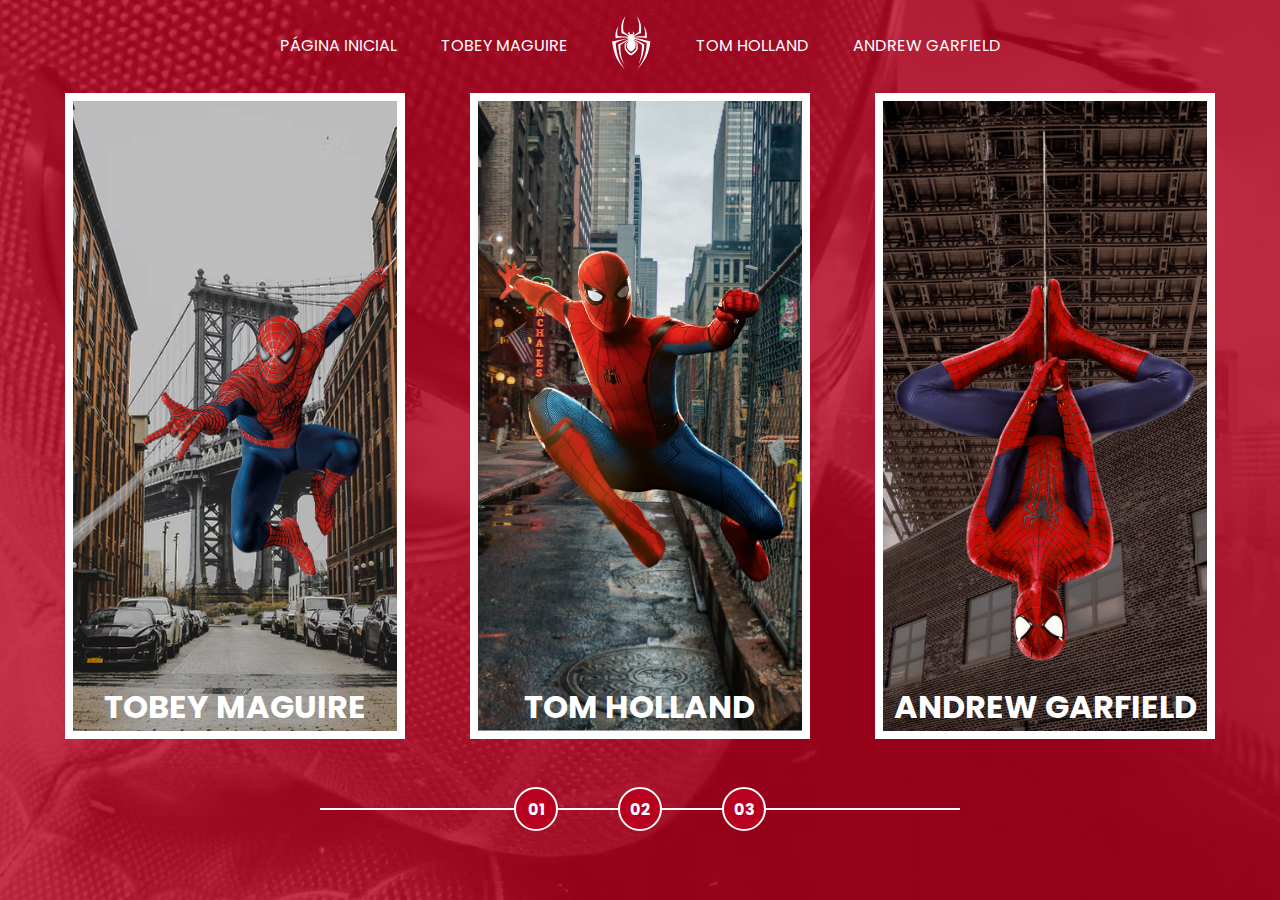
==== index.html @ e909704d "Criação do Multiverso" ====
<!DOCTYPE html>
<html lang="en">
<head>
  <meta charset="UTF-8">
  <meta http-equiv="X-UA-Compatible" content="IE=edge">
  <meta name="viewport" content="width=device-width, initial-scale=1.0">
  <link href="[data-uri]" rel="icon" type="image/x-icon" />

  <script src="/assets/scripts/card-hover-animation.js"></script>

  <link rel="stylesheet" href="/assets/css/home-page-styles.css">

  <title>Spider Man | Multiversos</title>
</head>
<body>
  <nav class="s-menu">
    <ul>
      <li class="s-menu__item">
        <a href="/">Página Inicial</a>
      </li>
      <li class="s-menu__item">
        <a href="pages/tobey-maguire/spiderman1.html">Tobey Maguire</a>
      </li>
      <li class="s-menu__item s-menu__icon">
        <img src="assets/images/icons/spider.svg" alt="Spider-Man Multiverse">
      </li>
      <li class="s-menu__item">
        <a href="pages/tom-holland/spiderman1.html">Tom Holland</a>
      </li>
      <li class="s-menu__item">
        <a href="pages/andrew-garfield/spiderman1.html">Andrew Garfield</a>
      </li>
    </ul>
  </nav>
  <div class="s-container">
    <a href="" class="s-card" id="spider-man-01">
      <img class="s-card__background" src="assets/images/pic-sm-bg-01.jpg" alt="">
      <img class="s-card__image" src="assets/images/spider-man-01.png" alt="Tobey Maguire">
      <h2 class="s-card__title">Tobey Maguire</h2>
    </a>
    <a href="" class="s-card" id="spider-man-02">
      <img class="s-card__background" src="assets/images/pic-sm-bg-02.jpg" alt="">
      <img class="s-card__image" src="assets/images/spider-man-02.png" alt="Tom Holland">
      <h2 class="s-card__title">Tom Holland</h2>
    </a>
    <a href="" class="s-card" id="spider-man-03">
      <img class="s-card__background" src="assets/images/pic-sm-bg-03.jpg" alt="">
      <img  class="s-card__image" src="assets/images/spider-man-03.png" alt="Andrew Garfield">
      <h2 class="s-card__title">Andrew Garfield</h2>
    </a>
  </div>

  <div class="s-controller">

    <div class="s-controller__button">
      01
    </div>
    <div class="s-controller__button">
      02
    </div>
    <div class="s-controller__button">
      03
    </div>

    <div class="s-controller__line">
      
    </div>

  </div>

</body>
</html>
---- assets/css/home-page-styles.css ----
@import url('/assets/css/reset.css');
@import url('/assets/css/global.css');

body {
  background-color: var(--primary-color);
}

body::before {
  content: "";
  background-image: url('/assets/images/spider-man-background.jpg');
  background-repeat: no-repeat;
  background-position: center;
  background-size: cover;
  width: 100%;
  height: 100%;
  position: absolute;
  opacity: 0.2;
  transition: background-image 1s ease-in-out, opacity 1s ease-in-out;
}

.s-menu {
  padding: 1rem 0;
  width: 100%;
  text-align: center;
  position: relative;
}

.s-menu__item {
  display: inline-block;
  text-transform: uppercase;
  margin: 0 1.25rem;
}

.s-menu__icon {
  width: 2.5rem;
  margin: 0 1.25rem;
  vertical-align: middle;
}

.s-container {
  position: relative;
  display: flex;
  align-items: center;
  justify-content: space-evenly;
}

.s-card {
  border: 0.5rem solid white;
  width: calc(100% /3 - 8%);
  height: 70vh;
  position: relative;
  transition: filter 0.5s ease-in-out;
}

.s-card__background {
  width: 100%;
  height: 100%;
  object-fit: cover;
  position: absolute;
  opacity: 1;
  transition: opacity 1s ease-in-out;
}

.s-card__image {
  width: 100%;
  height: 100%;
  object-fit: contain;
  position: relative;
  transition: 1s ease-in-out;
}

.s-card__title {
  font-size: 2rem;
  text-transform: uppercase;
  text-align: center;
  position: absolute;
  width: 100%;
  bottom: 0;
  transition: bottom 1s ease-in-out;
}

.s-controller {
  position: relative;
  display: flex;
  justify-content: center;
  align-items: center;
  margin-top: 3rem;
}

.s-controller__button {
  display: flex;
  align-items: center;
  justify-content: center;
  width: 2.5rem;
  height: 2.5rem;
  border: 2px solid white;
  border-radius: 50%;
  background-color: var(--primary-color);
  text-align: center;
  font-size: 1rem;
  font-weight: bold;
  cursor: pointer;
  z-index: 1;
  transition: transform 0.2s ease-in-out;
}

.s-controller__button:hover {
  transform: scale(1.2);
}

.s-controller__button:nth-child(2) {
  margin: 0 3.75rem;
}

.s-controller__line {
  background-color: white;
  width: 50%;
  height: 2px;
  position: absolute;
}

/* Hover Animation */

.s-card--hovered .s-card__background {
  cursor: pointer;
  opacity: 0;
}

.s-card--hovered .s-card__image {
  transform: scale(1.4);
  filter: drop-shadow(30px 10px 4px rgba(0, 0, 0, .5));
}

body#spider-man-01-hovered::before {
  background-image: url('/assets/images/pic-sm-bg-01.jpg');
}

body#spider-man-02-hovered::before {
  background-image: url('/assets/images/pic-sm-bg-02.jpg');
}

body#spider-man-03-hovered::before {
  background-image: url('/assets/images/pic-sm-bg-03.jpg');
}

/* pega um atributo especifico do Body */
body[id^="spider-man-"]::before {
  opacity: 1;
}

body[id^="spider-man-"] .s-card:not(.s-card--hovered) {
  filter: grayscale(100%);
}

.s-card--hovered .s-card__title {
  bottom: 50%;
}
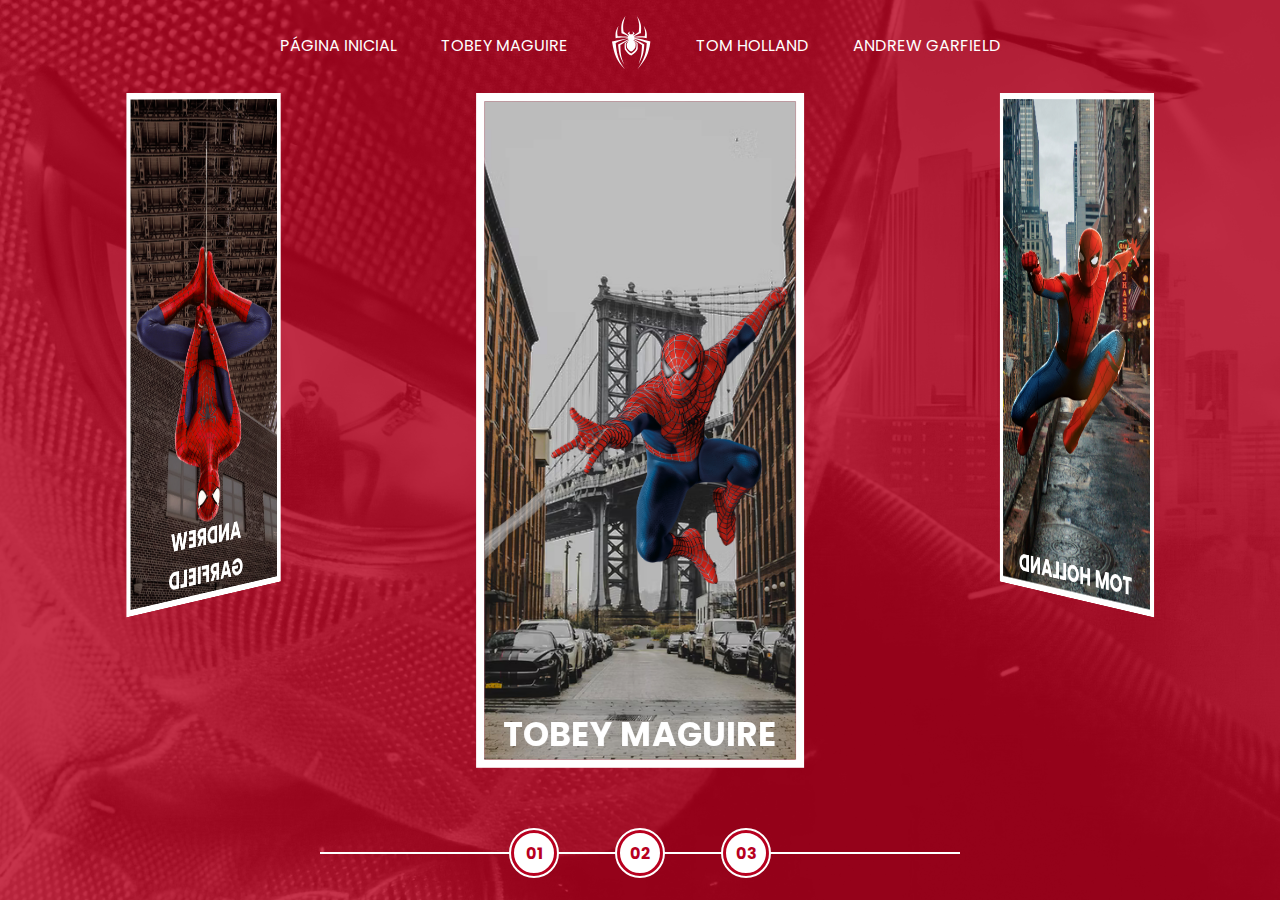
==== commit fb5d4b91: "Criação Carrosel" ====
--- a/index.html
+++ b/index.html
@@ -6,7 +6,7 @@
   <meta name="viewport" content="width=device-width, initial-scale=1.0">
   <link href="[data-uri]" rel="icon" type="image/x-icon" />
 
-  <script src="/assets/scripts/card-hover-animation.js"></script>
+  <script src="/assets/scripts/script.js"></script>
 
   <link rel="stylesheet" href="/assets/css/home-page-styles.css">
 
@@ -33,32 +33,34 @@
     </ul>
   </nav>
   <div class="s-container">
-    <a href="" class="s-card" id="spider-man-01">
-      <img class="s-card__background" src="assets/images/pic-sm-bg-01.jpg" alt="">
-      <img class="s-card__image" src="assets/images/spider-man-01.png" alt="Tobey Maguire">
-      <h2 class="s-card__title">Tobey Maguire</h2>
-    </a>
-    <a href="" class="s-card" id="spider-man-02">
-      <img class="s-card__background" src="assets/images/pic-sm-bg-02.jpg" alt="">
-      <img class="s-card__image" src="assets/images/spider-man-02.png" alt="Tom Holland">
-      <h2 class="s-card__title">Tom Holland</h2>
-    </a>
-    <a href="" class="s-card" id="spider-man-03">
-      <img class="s-card__background" src="assets/images/pic-sm-bg-03.jpg" alt="">
-      <img  class="s-card__image" src="assets/images/spider-man-03.png" alt="Andrew Garfield">
-      <h2 class="s-card__title">Andrew Garfield</h2>
-    </a>
+    <div class="s-card-carousel" style="transform: translateZ(-40vw) rotateY(0deg);">
+      <a href="" class="s-card" id="spider-man-01">
+        <img class="s-card__background" src="assets/images/pic-sm-bg-01.jpg" alt="">
+        <img class="s-card__image" src="assets/images/spider-man-01.png" alt="Tobey Maguire">
+        <h2 class="s-card__title">Tobey Maguire</h2>
+      </a>
+      <a href="" class="s-card" id="spider-man-02">
+        <img class="s-card__background" src="assets/images/pic-sm-bg-02.jpg" alt="">
+        <img class="s-card__image" src="assets/images/spider-man-02.png" alt="Tom Holland">
+        <h2 class="s-card__title">Tom Holland</h2>
+      </a>
+      <a href="" class="s-card" id="spider-man-03">
+        <img class="s-card__background" src="assets/images/pic-sm-bg-03.jpg" alt="">
+        <img  class="s-card__image" src="assets/images/spider-man-03.png" alt="Andrew Garfield">
+        <h2 class="s-card__title">Andrew Garfield</h2>
+      </a>
+    </div>
   </div>
 
   <div class="s-controller">
 
-    <div class="s-controller__button">
+    <div id="1" onclick="selectCarouselItem(this)" class="s-controller__button s-controller__button--active">
       01
     </div>
-    <div class="s-controller__button">
+    <div id="2" onclick="selectCarouselItem(this)"  class="s-controller__button s-controller__button--active">
       02
     </div>
-    <div class="s-controller__button">
+    <div id="3" onclick="selectCarouselItem(this)"  class="s-controller__button s-controller__button--active">
       03
     </div>
 
--- a/assets/css/home-page-styles.css
+++ b/assets/css/home-page-styles.css
@@ -42,14 +42,26 @@
   display: flex;
   align-items: center;
   justify-content: space-evenly;
+  perspective: 3000px;
 }
 
 .s-card {
   border: 0.5rem solid white;
-  width: calc(100% /3 - 8%);
+  width: 100%;
   height: 70vh;
-  position: relative;
+  position: absolute;
   transition: filter 0.5s ease-in-out;
+}
+
+.s-card:nth-child(1){
+  transform: rotateY(0deg) translateZ(50vw);
+}
+
+.s-card:nth-child(2){
+  transform: rotateY(120deg) translateZ(50vw);
+}
+.s-card:nth-child(3){
+  transform: rotateY(240deg) translateZ(50vw);
 }
 
 .s-card__background {
@@ -80,11 +92,13 @@
 }
 
 .s-controller {
-  position: relative;
+  position: absolute;
   display: flex;
   justify-content: center;
   align-items: center;
   margin-top: 3rem;
+  bottom: 1.5rem;
+  width: 100%;
 }
 
 .s-controller__button {
@@ -110,6 +124,13 @@
 
 .s-controller__button:nth-child(2) {
   margin: 0 3.75rem;
+}
+
+.s-controller__button--active {
+  background-color: white;
+  color: var(--primary-color);
+  border: 0.1875rem solid var(--primary-color);
+  outline: 0.125rem solid white;
 }
 
 .s-controller__line {
@@ -154,4 +175,11 @@
 
 .s-card--hovered .s-card__title {
   bottom: 50%;
+}
+
+.s-card-carousel {
+  display: flex;
+  justify-content: center;
+  width: calc(100vw / 3 - 10%);
+  transform-style: preserve-3d;
 }